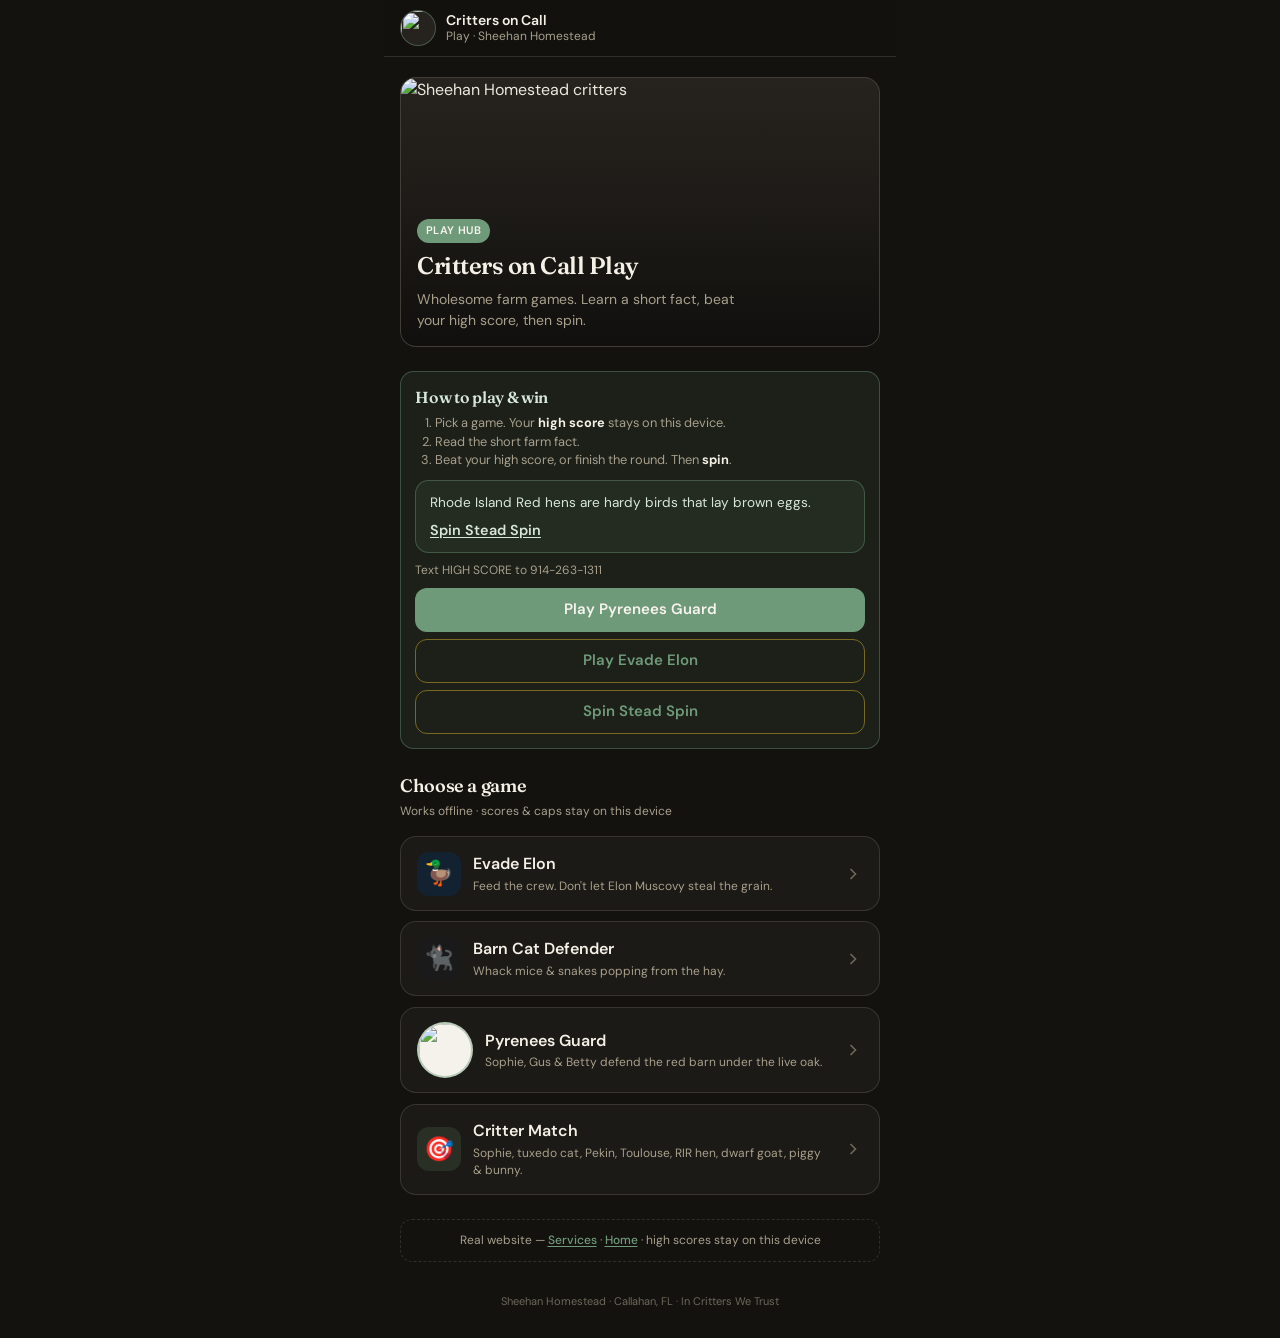
==== index.html @ 279a1c1e "Give every game a high score, a farm fact, and a plain Stead Spin link. A win is only beating the hi" ====
<!DOCTYPE html>
<html lang="en">
<head>
<meta charset="UTF-8" />
<meta name="viewport" content="width=device-width, initial-scale=1, viewport-fit=cover" />
<meta name="theme-color" content="#243028" />
<meta name="description" content="Critters on Call Play — homestead mini-games from Sheehan Homestead, Callahan FL." />
<meta property="og:title" content="Critters on Call · Play" />
<meta property="og:image" content="assets/og.jpg" />
<title>Play · Critters on Call</title>
<link rel="icon" type="image/png" href="assets/pyrenees-logo.png" />
<link rel="preconnect" href="https://fonts.googleapis.com" />
<link rel="preconnect" href="https://fonts.gstatic.com" crossorigin />
<link href="https://fonts.googleapis.com/css2?family=DM+Sans:ital,opsz,wght@0,9..40,400;0,9..40,500;0,9..40,600;0,9..40,700;1,9..40,400&family=Fraunces:ital,opsz,wght@0,9..144,500;0,9..144,600;0,9..144,700;1,9..144,500&display=swap" rel="stylesheet" />
<link rel="stylesheet" href="css/styles.css" />
<style>
  .play-path {
    border-radius: 0.85rem;
    border: 1px solid rgba(111,154,122,0.4);
    background: rgba(111,154,122,0.1);
    padding: 0.85rem 0.9rem;
  }
  .play-path h2 { font-size: 1rem; margin: 0 0 0.35rem; color: #d7e6db; }
  .play-path ol { margin: 0.35rem 0 0.65rem; padding-left: 1.2rem; font-size: 0.8rem; line-height: 1.45; color: var(--muted, #a39a88); }
  .play-path ol strong { color: var(--fg, #f5f0e6); }
  .play-path-actions { display: flex; flex-direction: column; gap: 0.4rem; }
</style>
</head>
<body>
<div class="app">
  <header class="site-header">
    <div class="site-header-inner">
      <a class="brand" href="index.html" aria-current="page">
        <img class="brand-logo" src="assets/pyrenees-logo.png" alt="" width="36" height="36" />
        <span class="min-w-0">
          <span class="brand-title">Critters on Call</span>
          <span class="brand-sub">Play · Sheehan Homestead</span>
        </span>
      </a>
    </div>
  </header>

  <main class="main">
    <div class="stack">
      <section class="hero" aria-label="Play hub">
        <img src="assets/hero.jpg" alt="Sheehan Homestead critters" width="640" height="360" />
        <div class="hero-fade" aria-hidden="true"></div>
        <div class="hero-copy">
          <span class="pill">Play hub</span>
          <h1 style="font-size:1.5rem">Critters on Call Play</h1>
          <p class="text-sm muted" style="max-width:20rem">Wholesome farm games. Learn a short fact, beat your high score, then spin.</p>
        </div>
      </section>

      <section class="play-path" aria-label="How to play and win">
        <h2>How to play &amp; win</h2>
        <ol>
          <li>Pick a game. Your <strong>high score</strong> stays on this device.</li>
          <li>Read the short farm fact.</li>
          <li>Beat your high score, or finish the round. Then <strong>spin</strong>.</li>
        </ol>
        <div class="play-prompts" aria-label="Learn and spin">
          <p class="learn-prompt" id="learn-prompt">Muscovy ducks hiss more than they quack.</p>
          <p class="spin-prompt"><a href="https://Code4CrittersonCallApps.github.io/critters-on-call/giving-wheel/">Spin Stead Spin</a></p>
        </div>
        <p class="text-xs muted" style="margin:0.55rem 0 0.55rem">Text HIGH SCORE to 914-263-1311</p>
        <div class="play-path-actions">
          <a class="btn btn-primary btn-block" href="pyrenees-guard.html">Play Pyrenees Guard</a>
          <a class="btn btn-outline btn-block" href="evade-elon.html">Play Evade Elon</a>
          <a class="btn btn-outline btn-block" href="https://Code4CrittersonCallApps.github.io/critters-on-call/giving-wheel/">Spin Stead Spin</a>
        </div>
      </section>

      <section class="stack-sm">
        <div>
          <h2 style="font-size:1.125rem">Choose a game</h2>
          <p class="text-xs muted" style="margin-top:0.25rem">Works offline · scores &amp; caps stay on this device</p>
        </div>
        <div class="door-grid">
          <a class="door" href="evade-elon.html">
            <span class="door-emoji door-emoji-sky" aria-hidden="true">🦆</span>
            <span class="door-body">
              <span class="door-title">Evade Elon</span>
              <span class="door-desc">Feed the crew. Don't let Elon Muscovy steal the grain.</span>
            </span>
            <svg class="door-chevron" viewBox="0 0 24 24" fill="none" stroke="currentColor" stroke-width="2" aria-hidden="true"><path d="m9 18 6-6-6-6"/></svg>
          </a>
          <a class="door" href="barn-cat.html">
            <span class="door-emoji door-emoji-dark" aria-hidden="true">🐈‍⬛</span>
            <span class="door-body">
              <span class="door-title">Barn Cat Defender</span>
              <span class="door-desc">Whack mice &amp; snakes popping from the hay.</span>
            </span>
            <svg class="door-chevron" viewBox="0 0 24 24" fill="none" stroke="currentColor" stroke-width="2" aria-hidden="true"><path d="m9 18 6-6-6-6"/></svg>
          </a>
          <a class="door" href="pyrenees-guard.html">
            <img class="door-thumb" src="assets/sophie.png" alt="" width="56" height="56" />
            <span class="door-body">
              <span class="door-title">Pyrenees Guard</span>
              <span class="door-desc">Sophie, Gus &amp; Betty defend the red barn under the live oak.</span>
            </span>
            <svg class="door-chevron" viewBox="0 0 24 24" fill="none" stroke="currentColor" stroke-width="2" aria-hidden="true"><path d="m9 18 6-6-6-6"/></svg>
          </a>
          <a class="door" href="critter-match.html">
            <span class="door-emoji" aria-hidden="true">🎯</span>
            <span class="door-body">
              <span class="door-title">Critter Match</span>
              <span class="door-desc">Sophie, tuxedo cat, Pekin, Toulouse, RIR hen, dwarf goat, piggy &amp; bunny.</span>
            </span>
            <svg class="door-chevron" viewBox="0 0 24 24" fill="none" stroke="currentColor" stroke-width="2" aria-hidden="true"><path d="m9 18 6-6-6-6"/></svg>
          </a>
        </div>
      </section>

      <p class="note-link">
        Real website —
        <a href="https://www.sheehanhomestead.com/services" target="_blank" rel="noopener">Services</a>
        ·
        <a href="https://www.sheehanhomestead.com" target="_blank" rel="noopener">Home</a>
        · high scores stay on this device
      </p>

      <p class="footer-tiny">Sheehan Homestead · Callahan, FL · In Critters We Trust</p>
    </div>
  </main>
</div>
<script src="js/scores.js"></script>
</body>
</html>
---- css/styles.css ----
/* Critters on Call — Play hub */
:root {
  --gold: #6f9a7a;
  --gold-hover: #5d8468;
  --gold-soft: rgba(111, 154, 122, 0.16);
  --gold-ring: rgba(111, 154, 122, 0.45);
  --ink: #0f0e0c;
  --bg: #14120f;
  --surface: #1c1a16;
  --surface-2: #26231e;
  --border: rgba(255, 248, 230, 0.12);
  --fg: #f5f0e6;
  --muted: #a89f8c;
  --subtle: #6e675a;
  --accent: #e8d48c;
  --primary-fg: #f7f4ee;
  --danger: #c45c4a;
  --success: #6a9e6a;
  --radius: 1rem;
  --max: 32rem;
  --safe-b: env(safe-area-inset-bottom, 0px);
  --font: "DM Sans", "Segoe UI", system-ui, sans-serif;
  --display: "Fraunces", "Georgia", "Times New Roman", serif;
}

*, *::before, *::after { box-sizing: border-box; }
html { -webkit-text-size-adjust: 100%; }
html, body {
  margin: 0;
  min-height: 100dvh;
  background: var(--bg);
  color: var(--fg);
  font-family: var(--font);
  font-size: 16px;
  line-height: 1.45;
  -webkit-font-smoothing: antialiased;
  touch-action: manipulation;
}
img { max-width: 100%; display: block; }
a { color: inherit; text-decoration: none; }
button, input { font: inherit; color: inherit; }
button { cursor: pointer; border: none; background: none; }
h1, h2, h3 { font-family: var(--display); font-weight: 600; letter-spacing: -0.02em; margin: 0; }
p { margin: 0; }

.app {
  display: flex;
  flex-direction: column;
  min-height: 100dvh;
  max-width: var(--max);
  margin: 0 auto;
}

.site-header {
  position: sticky;
  top: 0;
  z-index: 40;
  border-bottom: 1px solid var(--border);
  background: rgba(20, 18, 15, 0.95);
  backdrop-filter: blur(12px);
}
.site-header-inner {
  display: flex;
  align-items: center;
  justify-content: space-between;
  height: 3.5rem;
  padding: 0 1rem;
  gap: 0.75rem;
}
.brand {
  display: flex;
  align-items: center;
  gap: 0.65rem;
  min-width: 0;
}
.brand-logo {
  width: 2.25rem;
  height: 2.25rem;
  border-radius: 999px;
  border: 1px solid rgba(111, 154, 122, 0.45);
  object-fit: cover;
  flex-shrink: 0;
  background: var(--surface-2);
}
.brand-title {
  display: block;
  font-size: 0.875rem;
  font-weight: 600;
  line-height: 1.2;
  white-space: nowrap;
  overflow: hidden;
  text-overflow: ellipsis;
}
.brand-sub {
  display: block;
  font-size: 0.75rem;
  color: var(--muted);
  line-height: 1.2;
}
.back-link {
  font-size: 0.8125rem;
  color: var(--gold);
  font-weight: 500;
  white-space: nowrap;
  padding: 0.35rem 0.6rem;
  border-radius: 0.5rem;
}
.back-link:hover { background: var(--gold-soft); }

.main {
  flex: 1;
  width: 100%;
  padding: 1.25rem 1rem calc(1.5rem + var(--safe-b));
}
.stack { display: flex; flex-direction: column; gap: 1.5rem; }
.stack-sm { display: flex; flex-direction: column; gap: 1rem; }
.muted { color: var(--muted); }
.text-sm { font-size: 0.875rem; }
.text-xs { font-size: 0.75rem; }
.tabular { font-variant-numeric: tabular-nums; }
.min-w-0 { min-width: 0; }

.hero {
  position: relative;
  border-radius: var(--radius);
  overflow: hidden;
  border: 1px solid var(--border);
  aspect-ratio: 16 / 9;
  background: var(--surface-2);
}
.hero img {
  width: 100%;
  height: 100%;
  object-fit: cover;
}
.hero-fade {
  position: absolute;
  inset: 0;
  background: linear-gradient(to top, rgba(15, 14, 12, 0.92) 0%, rgba(15, 14, 12, 0.35) 55%, transparent 100%);
}
.hero-copy {
  position: absolute;
  left: 1rem;
  right: 1rem;
  bottom: 1rem;
  display: flex;
  flex-direction: column;
  gap: 0.35rem;
}
.pill {
  display: inline-flex;
  align-self: flex-start;
  font-size: 0.6875rem;
  font-weight: 600;
  letter-spacing: 0.04em;
  text-transform: uppercase;
  color: var(--primary-fg);
  background: var(--gold);
  padding: 0.25rem 0.55rem;
  border-radius: 999px;
}

.btn {
  display: inline-flex;
  align-items: center;
  justify-content: center;
  gap: 0.4rem;
  min-height: 2.75rem;
  padding: 0.65rem 1.15rem;
  border-radius: 0.75rem;
  font-weight: 600;
  font-size: 0.9375rem;
  transition: background 0.15s, transform 0.1s;
}
.btn:active { transform: scale(0.98); }
.btn-primary {
  background: var(--gold);
  color: var(--primary-fg);
}
.btn-primary:hover { background: var(--gold-hover); }
.btn-ghost {
  background: var(--surface-2);
  color: var(--fg);
  border: 1px solid var(--border);
}
.btn-ghost:hover { border-color: var(--gold-ring); }
.btn-block { width: 100%; }
.btn:disabled {
  opacity: 0.45;
  cursor: not-allowed;
  transform: none;
}

.door-grid { display: flex; flex-direction: column; gap: 0.65rem; }
.door {
  display: flex;
  align-items: center;
  gap: 0.75rem;
  padding: 0.9rem 1rem;
  background: var(--surface);
  border: 1px solid var(--border);
  border-radius: var(--radius);
  transition: border-color 0.15s, background 0.15s;
}
.door:hover { border-color: var(--gold-ring); background: var(--surface-2); }
.door-emoji {
  width: 2.75rem;
  height: 2.75rem;
  display: flex;
  align-items: center;
  justify-content: center;
  font-size: 1.5rem;
  background: var(--gold-soft);
  border-radius: 0.75rem;
  flex-shrink: 0;
}
.door-body { flex: 1; min-width: 0; }
.door-title {
  display: block;
  font-weight: 600;
  font-size: 1rem;
}
.door-desc {
  display: block;
  font-size: 0.75rem;
  color: var(--muted);
  margin-top: 0.15rem;
}
.door-chevron {
  width: 1.25rem;
  height: 1.25rem;
  color: var(--subtle);
  flex-shrink: 0;
}

.note-link {
  display: block;
  text-align: center;
  font-size: 0.75rem;
  color: var(--muted);
  padding: 0.75rem;
  border: 1px dashed var(--border);
  border-radius: 0.75rem;
}
.note-link a {
  color: var(--gold);
  font-weight: 500;
  text-decoration: underline;
  text-underline-offset: 2px;
}

.footer-tiny {
  text-align: center;
  font-size: 0.6875rem;
  color: var(--subtle);
  padding: 0.5rem 0 0.25rem;
}

/* Game shell */
.game-shell { display: flex; flex-direction: column; gap: 1rem; }
.game-hud {
  display: flex;
  align-items: center;
  justify-content: space-between;
  gap: 0.75rem;
  flex-wrap: wrap;
}
.hud-stat {
  display: flex;
  flex-direction: column;
  gap: 0.1rem;
}
.hud-label {
  font-size: 0.6875rem;
  text-transform: uppercase;
  letter-spacing: 0.06em;
  color: var(--muted);
  font-weight: 600;
}
.hud-value {
  font-family: var(--display);
  font-size: 1.35rem;
  font-weight: 600;
  color: var(--accent);
  line-height: 1.1;
}
.game-stage {
  position: relative;
  width: 100%;
  background: var(--surface);
  border: 1px solid var(--border);
  border-radius: var(--radius);
  overflow: hidden;
  touch-action: none;
  user-select: none;
  -webkit-user-select: none;
}
.game-stage canvas {
  display: block;
  width: 100%;
  height: auto;
  vertical-align: middle;
}
.game-overlay {
  position: absolute;
  inset: 0;
  display: flex;
  flex-direction: column;
  align-items: center;
  justify-content: center;
  gap: 0.75rem;
  padding: 1.25rem;
  background: rgba(15, 14, 12, 0.82);
  text-align: center;
  z-index: 5;
}
.game-overlay.hidden { display: none; }
.game-overlay h2 { font-size: 1.5rem; color: var(--accent); }
.game-overlay p { font-size: 0.875rem; color: var(--muted); max-width: 16rem; }
.game-controls {
  display: flex;
  gap: 0.5rem;
  flex-wrap: wrap;
}
.game-hint {
  font-size: 0.75rem;
  color: var(--subtle);
  text-align: center;
}

/* Barn Cat holes */
.mole-grid {
  display: grid;
  grid-template-columns: repeat(3, 1fr);
  gap: 0.65rem;
  padding: 1rem;
  min-height: 22rem;
  background:
    radial-gradient(ellipse at 30% 20%, rgba(201, 162, 39, 0.08), transparent 50%),
    linear-gradient(180deg, #2a2418 0%, #1a1712 100%);
}
.hole {
  aspect-ratio: 1;
  border-radius: 50%;
  background: radial-gradient(circle at 50% 40%, #3d3428, #1a1510 70%);
  border: 3px solid #4a3f30;
  position: relative;
  overflow: hidden;
  box-shadow: inset 0 8px 16px rgba(0,0,0,0.5);
}
.critter-pop {
  position: absolute;
  left: 50%;
  bottom: -10%;
  transform: translateX(-50%) translateY(110%);
  font-size: clamp(2rem, 12vw, 2.75rem);
  line-height: 1;
  transition: transform 0.12s ease-out;
  cursor: pointer;
  filter: drop-shadow(0 2px 4px rgba(0,0,0,0.4));
  user-select: none;
}
.critter-pop.up { transform: translateX(-50%) translateY(0); }
.critter-pop.whacked { transform: translateX(-50%) translateY(0) scale(0.7); opacity: 0.5; }

/* Match cards */
.match-grid {
  display: grid;
  grid-template-columns: repeat(3, 1fr);
  gap: 0.5rem;
  padding: 0.75rem;
  min-height: 20rem;
  background: var(--surface);
}
.match-card {
  aspect-ratio: 3 / 4;
  perspective: 600px;
  cursor: pointer;
  border: none;
  padding: 0;
  background: transparent;
}
.match-card-inner {
  position: relative;
  width: 100%;
  height: 100%;
  transition: transform 0.35s;
  transform-style: preserve-3d;
}
.match-card.flipped .match-card-inner,
.match-card.matched .match-card-inner {
  transform: rotateY(180deg);
}
.match-face {
  position: absolute;
  inset: 0;
  backface-visibility: hidden;
  border-radius: 0.65rem;
  display: flex;
  flex-direction: column;
  align-items: center;
  justify-content: center;
  gap: 0.2rem;
  padding: 0.35rem;
  border: 1px solid var(--border);
}
.match-back {
  background: linear-gradient(145deg, var(--gold-soft), var(--surface-2));
  color: var(--gold);
  font-size: 1.5rem;
}
.match-front {
  background: var(--surface-2);
  transform: rotateY(180deg);
}
.match-front .emoji { font-size: 1.75rem; line-height: 1; }
.match-front .name {
  font-size: 0.65rem;
  font-weight: 600;
  text-align: center;
  line-height: 1.2;
  color: var(--accent);
}
.match-card.matched .match-front {
  border-color: var(--gold);
  box-shadow: 0 0 0 2px var(--gold-ring);
}
.match-card:disabled { cursor: default; }

@media (min-width: 400px) {
  .match-grid { grid-template-columns: repeat(4, 1fr); }
}

/* —— Build-matched game extras —— */
.game-lede { margin: 0; line-height: 1.45; }
.game-msg {
  text-align: center;
  font-size: 0.75rem;
  color: var(--gold);
  font-weight: 500;
  min-height: 1.1rem;
}
.overlay-emoji { font-size: 2.5rem; margin: 0; line-height: 1; }
.overlay-badge {
  width: 4rem; height: 4rem; border-radius: 999px;
  background: #1a1a1a; border: 2px solid var(--gold-ring);
  display: flex; align-items: center; justify-content: center;
  font-size: 1.75rem; margin-bottom: 0.35rem;
}
.door-thumb {
  width: 3.5rem; height: 3.5rem; border-radius: 999px;
  object-fit: cover; border: 2px solid var(--gold-ring);
  background: #f5f2eb; flex-shrink: 0;
}
.door-emoji-sky { background: rgba(12, 40, 70, 0.55) !important; }
.door-emoji-dark { background: #1a1a1a !important; }

.guard-picker {
  display: grid;
  grid-template-columns: repeat(3, 1fr);
  gap: 0.5rem;
  width: 100%;
  margin: 0.75rem 0 0.5rem;
}
.guard-card {
  border-radius: 1rem;
  border: 2px solid var(--border);
  background: var(--surface);
  padding: 0.4rem;
  text-align: center;
  transition: border-color 0.15s, background 0.15s;
}
.guard-card.selected {
  border-color: var(--gold);
  background: var(--gold-soft);
  box-shadow: 0 3px 0 0 rgba(201, 162, 39, 0.3);
}
.guard-card.locked { opacity: 0.7; border-style: dashed; }
.guard-card:not(.locked):hover { border-color: var(--gold-ring); }
.guard-thumb-wrap { position: relative; width: 3.5rem; height: 3.5rem; margin: 0 auto; }
.guard-thumb {
  width: 3.5rem; height: 3.5rem; border-radius: 999px;
  object-fit: cover; border: 2px solid var(--gold-ring); background: #f5f2eb;
}
.guard-thumb.gray { filter: grayscale(1); border-color: var(--border); }
.guard-lock {
  position: absolute; inset: 0; display: flex; align-items: center; justify-content: center;
  border-radius: 999px; background: rgba(20,18,15,0.55); font-size: 0.7rem; font-weight: 800;
}
.guard-name { font-size: 0.7rem; font-weight: 700; margin: 0.25rem 0 0; line-height: 1.2; }
.guard-role { font-size: 0.6rem; color: var(--muted); margin: 0; line-height: 1.2; }
.guard-blurb { margin: 0 0 0.75rem; line-height: 1.4; }
.guard-controls {
  display: grid;
  grid-template-columns: repeat(3, 1fr);
  gap: 0.5rem;
  width: 100%;
  max-width: 17.5rem;
  margin: 0 auto;
}
.guard-controls .btn { min-height: 2.5rem; }

/* Critter Match */
.cm-ready-stage { border: none; background: transparent; min-height: 0; }
.cm-ready-avatars {
  display: flex; align-items: center; justify-content: center; gap: 0.5rem; margin-bottom: 0.35rem;
}
.cm-ready-avatars img {
  width: 3.5rem; height: 3.5rem; border-radius: 999px; object-fit: cover;
  border: 2px solid var(--gold-ring); background: #f5f2eb;
}
.cm-chips {
  display: flex; flex-wrap: wrap; justify-content: center; gap: 0.35rem; margin: 0.5rem 0 0.75rem;
}
.cm-chips span {
  font-size: 0.625rem; border: 1px solid var(--border); border-radius: 999px;
  padding: 0.15rem 0.5rem; color: var(--muted);
}
.cm-play { display: flex; flex-direction: column; gap: 1rem; }
.cm-play.hidden { display: none; }
.cm-critters {
  display: grid; grid-template-columns: repeat(4, 1fr); gap: 0.5rem;
}
.cm-critter {
  display: flex; flex-direction: column; align-items: center; gap: 0.25rem;
  padding: 0.5rem 0.25rem; border-radius: 0.85rem;
  border: 2px solid var(--border); background: var(--surface);
}
.cm-critter.selected { border-color: var(--gold); background: var(--gold-soft); }
.cm-critter.done { opacity: 0.4; }
.cm-critter-name { font-size: 0.65rem; font-weight: 600; text-align: center; line-height: 1.15; }
.cm-avatar {
  width: 2.75rem; height: 2.75rem; border-radius: 999px; object-fit: cover;
  border: 2px solid var(--gold-ring); background: #f5f2eb;
  display: inline-flex; align-items: center; justify-content: center;
}
.cm-avatar.lg { width: 3.5rem; height: 3.5rem; }
.cm-avatar.emoji { font-size: 1.35rem; background: var(--surface-2); }
.cm-facts { display: flex; flex-direction: column; gap: 0.5rem; }
.cm-fact {
  text-align: left; padding: 0.65rem 0.75rem; border-radius: 0.85rem;
  border: 2px solid var(--border); background: var(--surface);
  display: flex; flex-direction: column; gap: 0.15rem;
}
.cm-fact:hover:not(:disabled) { border-color: var(--gold-ring); }
.cm-fact.done { opacity: 0.35; }
.cm-fact.wrong { border-color: var(--danger); background: rgba(196,92,74,0.12); }
.cm-fact-name { font-size: 0.875rem; font-weight: 600; }
.cm-fact-breed { font-size: 0.7rem; color: var(--gold); font-weight: 500; }
.cm-fact-desc { font-size: 0.7rem; color: var(--muted); line-height: 1.35; }


.btn-outline {
  background: transparent;
  color: var(--gold);
  border: 1px solid rgba(201, 162, 39, 0.55);
}
.btn-outline:hover { background: var(--gold-soft); }

.door-earn-note {
  color: var(--gold) !important;
  font-weight: 600;
  margin-top: 0.25rem;
}

.guard-earn-chip {
  margin: 0.2rem 0 0;
  font-size: 0.55rem;
  font-weight: 700;
  color: var(--primary-fg);
  background: var(--gold);
  border-radius: 999px;
  padding: 0.1rem 0.35rem;
  display: inline-block;
}

.claim-chip-bar {
  display: flex;
  flex-wrap: wrap;
  gap: 0.4rem;
  justify-content: center;
  margin-top: 0.35rem;
}
.claim-chip-bar.hidden { display: none; }
.claim-chip-link {
  font-size: 0.75rem;
  font-weight: 600;
  color: var(--primary-fg);
  background: var(--gold);
  border-radius: 999px;
  padding: 0.35rem 0.75rem;
}

.earn-modal {
  position: fixed;
  inset: 0;
  z-index: 80;
  display: flex;
  align-items: center;
  justify-content: center;
  padding: 1rem;
  background: rgba(15, 14, 12, 0.72);
  backdrop-filter: blur(4px);
}
.earn-modal.hidden { display: none; }
.earn-modal-card {
  width: 100%;
  max-width: 20rem;
  background: var(--surface);
  border: 1px solid var(--border);
  border-radius: var(--radius);
  padding: 1.25rem 1.1rem 1.1rem;
  text-align: center;
  box-shadow: 0 12px 40px rgba(0, 0, 0, 0.45);
}
.earn-modal-emoji { font-size: 2rem; margin: 0 0 0.35rem; line-height: 1; }
.earn-modal-card h2 {
  font-size: 1.35rem;
  color: var(--accent);
  margin: 0 0 0.5rem;
}
.earn-modal-body {
  font-size: 0.875rem;
  color: var(--muted);
  line-height: 1.45;
  margin: 0 0 1rem;
}
.earn-modal-actions {
  display: flex;
  flex-direction: column;
  gap: 0.5rem;
}


.cap-note {
  text-align: center;
  margin: 0.15rem 0 0.35rem;
  min-height: 1em;
}
.aptitude-badge {
  display: inline-block;
  margin: 0 0 0.55rem;
  padding: 0.35rem 0.75rem;
  border-radius: 999px;
  border: 1px solid rgba(201,162,39,0.65);
  background: rgba(201,162,39,0.18);
  color: var(--gold, #c9a227);
  font-weight: 700;
  font-size: 0.8rem;
  letter-spacing: 0.02em;
}
.aptitude-badge[hidden] { display: none !important; }
.guard-card .guard-aptitude {
  margin: 0.15rem 0 0;
  font-size: 0.55rem;
  font-weight: 700;
  color: var(--gold);
}

.prize-line {
  margin: 0 0 0.55rem;
  font-family: var(--display, Fraunces, Georgia, serif);
  font-size: 1.05rem;
  font-weight: 600;
  color: var(--gold, #c9a227);
  line-height: 1.3;
}
.prize-line[hidden] { display: none !important; }

.play-prompts {
  border-radius: 0.85rem;
  border: 1px solid rgba(111, 154, 122, 0.4);
  background: rgba(111, 154, 122, 0.1);
  padding: 0.75rem 0.85rem;
  display: flex;
  flex-direction: column;
  gap: 0.4rem;
}
.learn-prompt {
  margin: 0;
  font-size: 0.85rem;
  line-height: 1.45;
  color: #d7e6db;
}
.spin-prompt { margin: 0; font-size: 0.9rem; font-weight: 600; }
.spin-prompt a { color: #d7e6db; text-decoration: underline; text-underline-offset: 0.15em; }
.win-line {
  margin: 0.2rem 0 0.35rem;
  font-weight: 650;
  color: #d7e6db;
}
.sms-line { margin: 0.1rem 0 0.45rem; }
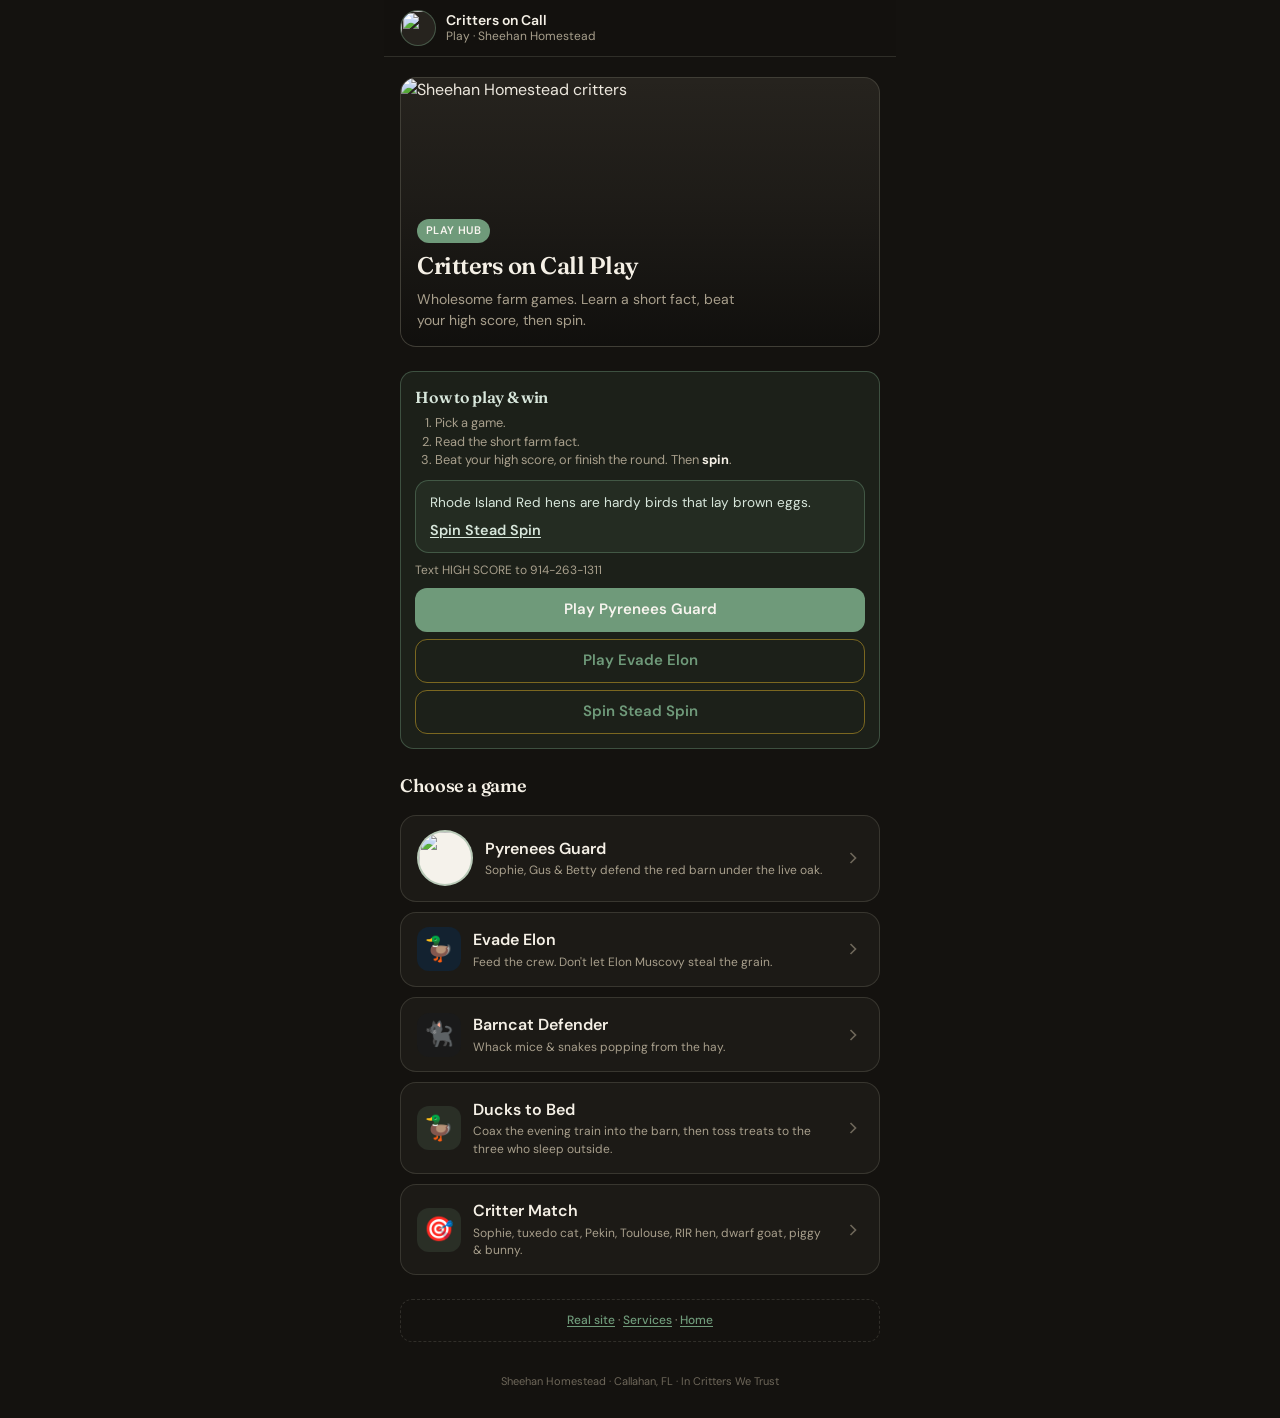
==== commit 52bdc8ce: "Add Ducks to Bed and reorder the play hub. Put the evening flock game fourth on the door grid, label" ====
--- a/index.html
+++ b/index.html
@@ -55,7 +55,7 @@
       <section class="play-path" aria-label="How to play and win">
         <h2>How to play &amp; win</h2>
         <ol>
-          <li>Pick a game. Your <strong>high score</strong> stays on this device.</li>
+          <li>Pick a game.</li>
           <li>Read the short farm fact.</li>
           <li>Beat your high score, or finish the round. Then <strong>spin</strong>.</li>
         </ol>
@@ -74,9 +74,16 @@
       <section class="stack-sm">
         <div>
           <h2 style="font-size:1.125rem">Choose a game</h2>
-          <p class="text-xs muted" style="margin-top:0.25rem">Works offline · scores &amp; caps stay on this device</p>
         </div>
         <div class="door-grid">
+          <a class="door" href="pyrenees-guard.html">
+            <img class="door-thumb" src="assets/sophie.png" alt="" width="56" height="56" />
+            <span class="door-body">
+              <span class="door-title">Pyrenees Guard</span>
+              <span class="door-desc">Sophie, Gus &amp; Betty defend the red barn under the live oak.</span>
+            </span>
+            <svg class="door-chevron" viewBox="0 0 24 24" fill="none" stroke="currentColor" stroke-width="2" aria-hidden="true"><path d="m9 18 6-6-6-6"/></svg>
+          </a>
           <a class="door" href="evade-elon.html">
             <span class="door-emoji door-emoji-sky" aria-hidden="true">🦆</span>
             <span class="door-body">
@@ -88,16 +95,16 @@
           <a class="door" href="barn-cat.html">
             <span class="door-emoji door-emoji-dark" aria-hidden="true">🐈‍⬛</span>
             <span class="door-body">
-              <span class="door-title">Barn Cat Defender</span>
+              <span class="door-title">Barncat Defender</span>
               <span class="door-desc">Whack mice &amp; snakes popping from the hay.</span>
             </span>
             <svg class="door-chevron" viewBox="0 0 24 24" fill="none" stroke="currentColor" stroke-width="2" aria-hidden="true"><path d="m9 18 6-6-6-6"/></svg>
           </a>
-          <a class="door" href="pyrenees-guard.html">
-            <img class="door-thumb" src="assets/sophie.png" alt="" width="56" height="56" />
+          <a class="door" href="ducks-to-bed.html">
+            <span class="door-emoji" aria-hidden="true">🦆</span>
             <span class="door-body">
-              <span class="door-title">Pyrenees Guard</span>
-              <span class="door-desc">Sophie, Gus &amp; Betty defend the red barn under the live oak.</span>
+              <span class="door-title">Ducks to Bed</span>
+              <span class="door-desc">Coax the evening train into the barn, then toss treats to the three who sleep outside.</span>
             </span>
             <svg class="door-chevron" viewBox="0 0 24 24" fill="none" stroke="currentColor" stroke-width="2" aria-hidden="true"><path d="m9 18 6-6-6-6"/></svg>
           </a>
@@ -113,11 +120,11 @@
       </section>
 
       <p class="note-link">
-        Real website —
+        <a href="https://www.sheehanhomestead.com" target="_blank" rel="noopener">Real site</a>
+        ·
         <a href="https://www.sheehanhomestead.com/services" target="_blank" rel="noopener">Services</a>
         ·
-        <a href="https://www.sheehanhomestead.com" target="_blank" rel="noopener">Home</a>
-        · high scores stay on this device
+        <a href="index.html">Home</a>
       </p>
 
       <p class="footer-tiny">Sheehan Homestead · Callahan, FL · In Critters We Trust</p>
--- a/css/styles.css
+++ b/css/styles.css
@@ -690,3 +690,228 @@
   color: #d7e6db;
 }
 .sms-line { margin: 0.1rem 0 0.45rem; }
+
+/* Ducks to Bed */
+.dtb-stage {
+  touch-action: manipulation;
+  border: none;
+  background: transparent;
+  overflow: visible;
+  min-height: 0;
+}
+.dtb-play { display: flex; flex-direction: column; gap: 0.75rem; }
+.dtb-play.hidden { display: none; }
+.dtb-barn {
+  border-radius: 0.9rem;
+  border: 1px solid rgba(111, 154, 122, 0.45);
+  background: linear-gradient(180deg, #2a3830 0%, #1c2822 100%);
+  padding: 0.7rem 0.75rem 0.65rem;
+}
+.dtb-barn.locked { background: linear-gradient(180deg, #1a2420 0%, #141c18 100%); }
+.dtb-door {
+  display: flex;
+  align-items: center;
+  justify-content: space-between;
+  gap: 0.5rem;
+  font-family: var(--display);
+  font-size: 0.95rem;
+  color: #d7e6db;
+}
+.dtb-door-mark {
+  font-size: 0.7rem;
+  letter-spacing: 0.04em;
+  text-transform: uppercase;
+  font-family: var(--font);
+  font-weight: 700;
+  color: #f7f4ee;
+  background: var(--gold);
+  border-radius: 999px;
+  padding: 0.15rem 0.5rem;
+}
+.dtb-inside {
+  display: flex;
+  flex-wrap: wrap;
+  gap: 0.3rem;
+  min-height: 1.6rem;
+  margin-top: 0.45rem;
+}
+.dtb-token {
+  font-size: 0.65rem;
+  color: #d7e6db;
+  background: rgba(111, 154, 122, 0.2);
+  border: 1px solid rgba(111, 154, 122, 0.35);
+  border-radius: 999px;
+  padding: 0.12rem 0.45rem;
+}
+.dtb-train { display: flex; flex-direction: column; gap: 0.4rem; }
+.dtb-bird {
+  display: flex;
+  align-items: center;
+  gap: 0.65rem;
+  width: 100%;
+  text-align: left;
+  padding: 0.4rem 0.65rem;
+  border-radius: 0.85rem;
+  border: 1px solid var(--border);
+  background: var(--surface);
+  min-height: 3.15rem;
+}
+.dtb-bird.hop { transform: translateY(-3px); }
+.dtb-bird-name { font-size: 0.9rem; font-weight: 650; line-height: 1.15; }
+.dtb-bird-meta { font-size: 0.7rem; color: var(--muted); }
+.dtb-sprite {
+  position: relative;
+  width: 2.75rem;
+  height: 2.15rem;
+  flex-shrink: 0;
+}
+.dtb-sprite .body,
+.dtb-sprite .head,
+.dtb-sprite .bill,
+.dtb-sprite .knob,
+.dtb-sprite .neck,
+.dtb-sprite .chin {
+  position: absolute;
+  display: block;
+}
+.dtb-sprite.runner .body {
+  width: 0.85rem; height: 1.15rem; left: 0.85rem; bottom: 0.1rem;
+  background: #6d5344; border-radius: 40% 40% 46% 46%;
+}
+.dtb-sprite.runner .head {
+  width: 0.7rem; height: 0.7rem; left: 0.95rem; top: 0.05rem;
+  background: #5a4538; border-radius: 50%;
+}
+.dtb-sprite.runner .bill {
+  width: 0.55rem; height: 0.22rem; left: 1.55rem; top: 0.32rem;
+  background: #e07a3d; border-radius: 0 3px 3px 0;
+}
+.dtb-sprite.pekin .body {
+  width: 1.45rem; height: 1rem; left: 0.55rem; bottom: 0.2rem;
+  background: #f3efe6; border-radius: 50%;
+  box-shadow: inset -5px -3px 0 #e2d9cc;
+}
+.dtb-sprite.pekin .head {
+  width: 0.72rem; height: 0.72rem; left: 1.55rem; top: 0.35rem;
+  background: #f7f4ee; border-radius: 50%;
+}
+.dtb-sprite.pekin .bill {
+  width: 0.48rem; height: 0.28rem; left: 2.15rem; top: 0.58rem;
+  background: #e08a3c; border-radius: 0 4px 4px 0;
+}
+.dtb-sprite.gander .body {
+  width: 1.6rem; height: 1.05rem; left: 0.35rem; bottom: 0.15rem;
+  background: #f7f4ee; border-radius: 50%;
+  box-shadow: inset -6px -3px 0 #e4ddd2;
+}
+.dtb-sprite.gander .neck {
+  width: 0.28rem; height: 0.85rem; left: 1.55rem; bottom: 0.7rem;
+  background: #f7f4ee; border-radius: 40%;
+}
+.dtb-sprite.gander .head {
+  width: 0.62rem; height: 0.55rem; left: 1.45rem; top: 0.02rem;
+  background: #f7f4ee; border-radius: 50%;
+}
+.dtb-sprite.gander .bill {
+  width: 0.55rem; height: 0.2rem; left: 1.95rem; top: 0.22rem;
+  background: #e08a3c; border-radius: 0 3px 3px 0;
+}
+.dtb-sprite.gander .knob {
+  width: 0.28rem; height: 0.22rem; left: 1.85rem; top: 0;
+  background: #e08a3c; border-radius: 50%;
+}
+.dtb-sprite.asian .body {
+  width: 1.45rem; height: 0.95rem; left: 0.3rem; bottom: 0.15rem;
+  background: #8d928a; border-radius: 50%;
+}
+.dtb-sprite.asian .neck {
+  width: 0.26rem; height: 0.95rem; left: 1.4rem; bottom: 0.65rem;
+  background: #7e847c; border-radius: 40%;
+}
+.dtb-sprite.asian .head {
+  width: 0.58rem; height: 0.5rem; left: 1.28rem; top: 0.02rem;
+  background: #9aa096; border-radius: 50%;
+}
+.dtb-sprite.asian .bill {
+  width: 0.5rem; height: 0.18rem; left: 1.75rem; top: 0.22rem;
+  background: #d7a15a; border-radius: 0 3px 3px 0;
+}
+.dtb-sprite.muscovy .body {
+  width: 1.35rem; height: 0.9rem; left: 0.45rem; bottom: 0.2rem;
+  background: #2c3330; border-radius: 50%;
+}
+.dtb-sprite.muscovy .head {
+  width: 0.7rem; height: 0.62rem; left: 1.45rem; top: 0.28rem;
+  background: #24302c; border-radius: 50%;
+}
+.dtb-sprite.muscovy .bill {
+  width: 0.42rem; height: 0.22rem; left: 2.02rem; top: 0.5rem;
+  background: #c45c4a; border-radius: 40%;
+}
+.dtb-sprite.muscovy.small { transform: scale(0.82); transform-origin: 30% 80%; }
+.dtb-sprite.canada .body {
+  width: 1.5rem; height: 0.95rem; left: 0.3rem; bottom: 0.15rem;
+  background: #8a6244; border-radius: 50%;
+}
+.dtb-sprite.canada .neck {
+  width: 0.28rem; height: 0.8rem; left: 1.45rem; bottom: 0.7rem;
+  background: #1c1e1c; border-radius: 40%;
+}
+.dtb-sprite.canada .head {
+  width: 0.55rem; height: 0.48rem; left: 1.32rem; top: 0.05rem;
+  background: #1c1e1c; border-radius: 50%;
+}
+.dtb-sprite.canada .chin {
+  width: 0.28rem; height: 0.18rem; left: 1.55rem; top: 0.28rem;
+  background: #f3efe6; border-radius: 50%;
+}
+.dtb-sprite.canada .bill {
+  width: 0.48rem; height: 0.16rem; left: 1.75rem; top: 0.22rem;
+  background: #2a2a28; border-radius: 0 3px 3px 0;
+}
+.dtb-lock { margin-top: 0.15rem; }
+.dtb-yard {
+  position: relative;
+  height: 11.5rem;
+  border-radius: 0.9rem;
+  border: 1px solid var(--border);
+  background:
+    linear-gradient(180deg, rgba(111,154,122,0.08), rgba(111,154,122,0.02)),
+    var(--surface);
+  overflow: hidden;
+  touch-action: none;
+}
+.dtb-sleeper {
+  position: absolute;
+  bottom: 0.65rem;
+  width: 5.4rem;
+  margin-left: -2.7rem;
+  text-align: center;
+  pointer-events: none;
+}
+.dtb-sleeper-name { font-size: 0.68rem; font-weight: 700; line-height: 1.15; }
+.dtb-sleeper-breed { font-size: 0.6rem; color: var(--muted); }
+.dtb-sleeper .dtb-sprite { margin: 0 auto; }
+.dtb-kernels { font-size: 0.62rem; color: #d7e6db; min-height: 0.8rem; }
+.dtb-treat {
+  position: absolute;
+  top: 0.35rem;
+  width: 0.55rem;
+  height: 0.7rem;
+  margin-left: -0.28rem;
+  border-radius: 50% 50% 45% 45%;
+  background: #e0b15a;
+  box-shadow: inset -2px -2px 0 #c4923e;
+  transition: top 0.46s linear;
+  z-index: 2;
+}
+.dtb-treat.fall { top: calc(100% - 1.35rem); }
+.dtb-pop {
+  position: absolute;
+  top: 0.4rem;
+  font-size: 0.75rem;
+  font-weight: 700;
+  color: #d7e6db;
+  transform: translateX(-50%);
+  pointer-events: none;
+}
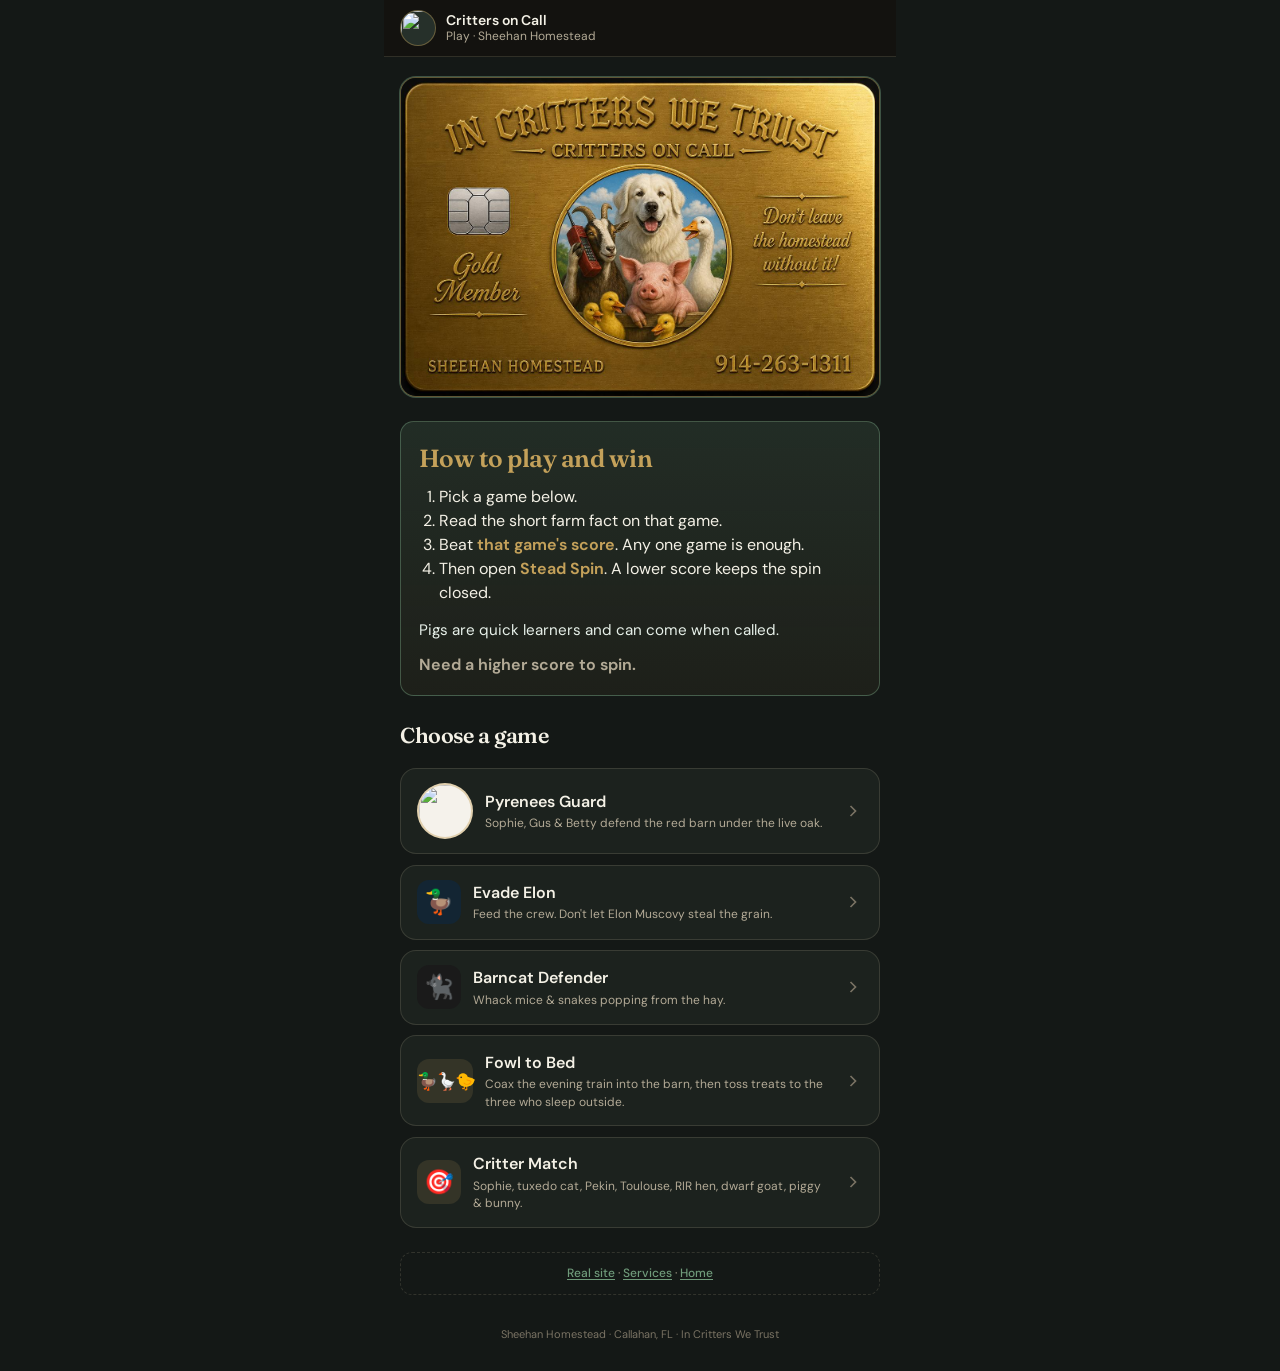
==== commit 3fd489d5: "Gate Stead Spin on a score and shift the hub to green and gold. The play hub uses the Gold membershi" ====
--- a/index.html
+++ b/index.html
@@ -13,18 +13,6 @@
 <link rel="preconnect" href="https://fonts.gstatic.com" crossorigin />
 <link href="https://fonts.googleapis.com/css2?family=DM+Sans:ital,opsz,wght@0,9..40,400;0,9..40,500;0,9..40,600;0,9..40,700;1,9..40,400&family=Fraunces:ital,opsz,wght@0,9..144,500;0,9..144,600;0,9..144,700;1,9..144,500&display=swap" rel="stylesheet" />
 <link rel="stylesheet" href="css/styles.css" />
-<style>
-  .play-path {
-    border-radius: 0.85rem;
-    border: 1px solid rgba(111,154,122,0.4);
-    background: rgba(111,154,122,0.1);
-    padding: 0.85rem 0.9rem;
-  }
-  .play-path h2 { font-size: 1rem; margin: 0 0 0.35rem; color: #d7e6db; }
-  .play-path ol { margin: 0.35rem 0 0.65rem; padding-left: 1.2rem; font-size: 0.8rem; line-height: 1.45; color: var(--muted, #a39a88); }
-  .play-path ol strong { color: var(--fg, #f5f0e6); }
-  .play-path-actions { display: flex; flex-direction: column; gap: 0.4rem; }
-</style>
 </head>
 <body>
 <div class="app">
@@ -42,38 +30,27 @@
 
   <main class="main">
     <div class="stack">
-      <section class="hero" aria-label="Play hub">
-        <img src="assets/hero.jpg" alt="Sheehan Homestead critters" width="640" height="360" />
-        <div class="hero-fade" aria-hidden="true"></div>
-        <div class="hero-copy">
-          <span class="pill">Play hub</span>
-          <h1 style="font-size:1.5rem">Critters on Call Play</h1>
-          <p class="text-sm muted" style="max-width:20rem">Wholesome farm games. Learn a short fact, beat your high score, then spin.</p>
-        </div>
+      <section class="hero card-hero" aria-label="Gold membership">
+        <img src="assets/gold-card.jpg" alt="Critters on Call Gold membership card. In Critters We Trust. Sheehan Homestead." width="1200" height="760" />
       </section>
 
+      <!-- Weekly email claim and the bigger wheel are not built yet. -->
       <section class="play-path" aria-label="How to play and win">
-        <h2>How to play &amp; win</h2>
+        <h2>How to play and win</h2>
         <ol>
-          <li>Pick a game.</li>
-          <li>Read the short farm fact.</li>
-          <li>Beat your high score, or finish the round. Then <strong>spin</strong>.</li>
+          <li>Pick a game below.</li>
+          <li>Read the short farm fact on that game.</li>
+          <li>Beat <strong>that game's score</strong>. Any one game is enough.</li>
+          <li>Then open <strong>Stead Spin</strong>. A lower score keeps the spin closed.</li>
         </ol>
-        <div class="play-prompts" aria-label="Learn and spin">
-          <p class="learn-prompt" id="learn-prompt">Muscovy ducks hiss more than they quack.</p>
-          <p class="spin-prompt"><a href="https://Code4CrittersonCallApps.github.io/critters-on-call/giving-wheel/">Spin Stead Spin</a></p>
-        </div>
-        <p class="text-xs muted" style="margin:0.55rem 0 0.55rem">Text HIGH SCORE to 914-263-1311</p>
-        <div class="play-path-actions">
-          <a class="btn btn-primary btn-block" href="pyrenees-guard.html">Play Pyrenees Guard</a>
-          <a class="btn btn-outline btn-block" href="evade-elon.html">Play Evade Elon</a>
-          <a class="btn btn-outline btn-block" href="https://Code4CrittersonCallApps.github.io/critters-on-call/giving-wheel/">Spin Stead Spin</a>
-        </div>
+        <p class="learn-prompt" id="learn-prompt">Muscovy ducks hiss more than they quack.</p>
+        <p class="spin-gate-locked" id="spin-gate-locked">Need a higher score to spin.</p>
+        <p class="spin-gate-ready" id="spin-gate-ready" hidden><a href="https://Code4CrittersonCallApps.github.io/critters-on-call/giving-wheel/">Spin Stead Spin</a></p>
       </section>
 
       <section class="stack-sm">
         <div>
-          <h2 style="font-size:1.125rem">Choose a game</h2>
+          <h2 class="choose-title">Choose a game</h2>
         </div>
         <div class="door-grid">
           <a class="door" href="pyrenees-guard.html">
@@ -101,9 +78,9 @@
             <svg class="door-chevron" viewBox="0 0 24 24" fill="none" stroke="currentColor" stroke-width="2" aria-hidden="true"><path d="m9 18 6-6-6-6"/></svg>
           </a>
           <a class="door" href="ducks-to-bed.html">
-            <span class="door-emoji" aria-hidden="true">🦆</span>
+            <span class="door-emoji door-fowl" aria-hidden="true"><span>🦆</span><span>🪿</span><span>🐤</span></span>
             <span class="door-body">
-              <span class="door-title">Ducks to Bed</span>
+              <span class="door-title">Fowl to Bed</span>
               <span class="door-desc">Coax the evening train into the barn, then toss treats to the three who sleep outside.</span>
             </span>
             <svg class="door-chevron" viewBox="0 0 24 24" fill="none" stroke="currentColor" stroke-width="2" aria-hidden="true"><path d="m9 18 6-6-6-6"/></svg>
--- a/css/styles.css
+++ b/css/styles.css
@@ -1,18 +1,22 @@
 /* Critters on Call — Play hub */
 :root {
-  --gold: #6f9a7a;
-  --gold-hover: #5d8468;
-  --gold-soft: rgba(111, 154, 122, 0.16);
-  --gold-ring: rgba(111, 154, 122, 0.45);
+  --sage: #6f9a7a;
+  --sage-hover: #5d8468;
+  --sage-soft: rgba(111, 154, 122, 0.16);
+  --sage-ring: rgba(111, 154, 122, 0.45);
+  --gold: #c4a15a;
+  --gold-hover: #b08d45;
+  --gold-soft: rgba(196, 161, 90, 0.14);
+  --gold-ring: rgba(196, 161, 90, 0.42);
   --ink: #0f0e0c;
-  --bg: #14120f;
-  --surface: #1c1a16;
-  --surface-2: #26231e;
-  --border: rgba(255, 248, 230, 0.12);
-  --fg: #f5f0e6;
-  --muted: #a89f8c;
-  --subtle: #6e675a;
-  --accent: #e8d48c;
+  --bg: #141816;
+  --surface: #1c221e;
+  --surface-2: #26302a;
+  --border: rgba(232, 220, 180, 0.14);
+  --fg: #f4f1e6;
+  --muted: #b3aa96;
+  --subtle: #7a7364;
+  --accent: #c4a15a;
   --primary-fg: #f7f4ee;
   --danger: #c45c4a;
   --success: #6a9e6a;
@@ -77,7 +81,7 @@
   width: 2.25rem;
   height: 2.25rem;
   border-radius: 999px;
-  border: 1px solid rgba(111, 154, 122, 0.45);
+  border: 1px solid var(--gold-ring);
   object-fit: cover;
   flex-shrink: 0;
   background: var(--surface-2);
@@ -99,13 +103,13 @@
 }
 .back-link {
   font-size: 0.8125rem;
-  color: var(--gold);
+  color: var(--sage);
   font-weight: 500;
   white-space: nowrap;
   padding: 0.35rem 0.6rem;
   border-radius: 0.5rem;
 }
-.back-link:hover { background: var(--gold-soft); }
+.back-link:hover { background: var(--sage-soft); }
 
 .main {
   flex: 1;
@@ -155,7 +159,7 @@
   letter-spacing: 0.04em;
   text-transform: uppercase;
   color: var(--primary-fg);
-  background: var(--gold);
+  background: var(--sage);
   padding: 0.25rem 0.55rem;
   border-radius: 999px;
 }
@@ -174,10 +178,10 @@
 }
 .btn:active { transform: scale(0.98); }
 .btn-primary {
-  background: var(--gold);
+  background: var(--sage);
   color: var(--primary-fg);
 }
-.btn-primary:hover { background: var(--gold-hover); }
+.btn-primary:hover { background: var(--sage-hover); }
 .btn-ghost {
   background: var(--surface-2);
   color: var(--fg);
@@ -243,7 +247,7 @@
   border-radius: 0.75rem;
 }
 .note-link a {
-  color: var(--gold);
+  color: var(--sage);
   font-weight: 500;
   text-decoration: underline;
   text-underline-offset: 2px;
@@ -553,7 +557,7 @@
 .btn-outline {
   background: transparent;
   color: var(--gold);
-  border: 1px solid rgba(201, 162, 39, 0.55);
+  border: 1px solid var(--gold-ring);
 }
 .btn-outline:hover { background: var(--gold-soft); }
 
@@ -568,7 +572,7 @@
   font-size: 0.55rem;
   font-weight: 700;
   color: var(--primary-fg);
-  background: var(--gold);
+  background: var(--sage);
   border-radius: 999px;
   padding: 0.1rem 0.35rem;
   display: inline-block;
@@ -586,7 +590,7 @@
   font-size: 0.75rem;
   font-weight: 600;
   color: var(--primary-fg);
-  background: var(--gold);
+  background: var(--sage);
   border-radius: 999px;
   padding: 0.35rem 0.75rem;
 }
@@ -724,7 +728,7 @@
   font-family: var(--font);
   font-weight: 700;
   color: #f7f4ee;
-  background: var(--gold);
+  background: var(--sage);
   border-radius: 999px;
   padding: 0.15rem 0.5rem;
 }
@@ -872,7 +876,7 @@
 .dtb-lock { margin-top: 0.15rem; }
 .dtb-yard {
   position: relative;
-  height: 11.5rem;
+  height: 13rem;
   border-radius: 0.9rem;
   border: 1px solid var(--border);
   background:
@@ -883,14 +887,14 @@
 }
 .dtb-sleeper {
   position: absolute;
-  bottom: 0.65rem;
-  width: 5.4rem;
-  margin-left: -2.7rem;
+  bottom: 0.45rem;
+  width: 6.3rem;
+  margin-left: -3.15rem;
   text-align: center;
   pointer-events: none;
 }
 .dtb-sleeper-name { font-size: 0.68rem; font-weight: 700; line-height: 1.15; }
-.dtb-sleeper-breed { font-size: 0.6rem; color: var(--muted); }
+.dtb-sleeper-breed { font-size: 0.58rem; color: var(--muted); line-height: 1.2; }
 .dtb-sleeper .dtb-sprite { margin: 0 auto; }
 .dtb-kernels { font-size: 0.62rem; color: #d7e6db; min-height: 0.8rem; }
 .dtb-treat {
@@ -915,3 +919,66 @@
   transform: translateX(-50%);
   pointer-events: none;
 }
+
+/* Hub: sage field, restrained gold, membership card (not a coupon) */
+.hero.card-hero {
+  aspect-ratio: auto;
+  background: #17201b;
+  border: 1px solid var(--gold-ring);
+  box-shadow: 0 0 0 1px var(--sage-ring);
+}
+.hero.card-hero img {
+  width: 100%;
+  height: auto;
+  object-fit: contain;
+}
+.play-path {
+  border-radius: 0.85rem;
+  border: 1px solid var(--sage-ring);
+  background: linear-gradient(180deg, rgba(111, 154, 122, 0.16), rgba(196, 161, 90, 0.06));
+  padding: 1.15rem 1.1rem 1.2rem;
+}
+.play-path h2 {
+  font-size: 1.55rem;
+  margin: 0 0 0.55rem;
+  color: var(--gold);
+}
+.play-path ol {
+  margin: 0.2rem 0 0.85rem;
+  padding-left: 1.25rem;
+  font-size: 1rem;
+  line-height: 1.5;
+  color: var(--fg);
+}
+.play-path ol strong { color: var(--gold); font-weight: 650; }
+.play-path .learn-prompt { color: #e7f0e9; font-size: 0.95rem; }
+.spin-gate-locked,
+.spin-gate-ready { margin: 0.75rem 0 0; font-size: 1rem; font-weight: 650; }
+.spin-gate-locked { color: var(--muted); }
+.spin-gate-ready a { color: var(--gold); text-decoration: underline; text-underline-offset: 0.15em; }
+.choose-title { font-size: 1.35rem; color: var(--fg); }
+.door-fowl {
+  width: 3.5rem;
+  height: 2.75rem;
+  font-size: 1.05rem;
+  letter-spacing: -0.12em;
+  gap: 0;
+}
+.spin-target { text-align: center; color: var(--gold); }
+.fowl-kinds {
+  display: flex;
+  align-items: flex-end;
+  justify-content: center;
+  gap: 0.85rem;
+  min-height: 2.4rem;
+  margin-bottom: 0.15rem;
+}
+.fowl-kind {
+  display: flex;
+  flex-direction: column;
+  align-items: center;
+  gap: 0.1rem;
+  font-size: 0.62rem;
+  color: var(--muted);
+  font-weight: 600;
+}
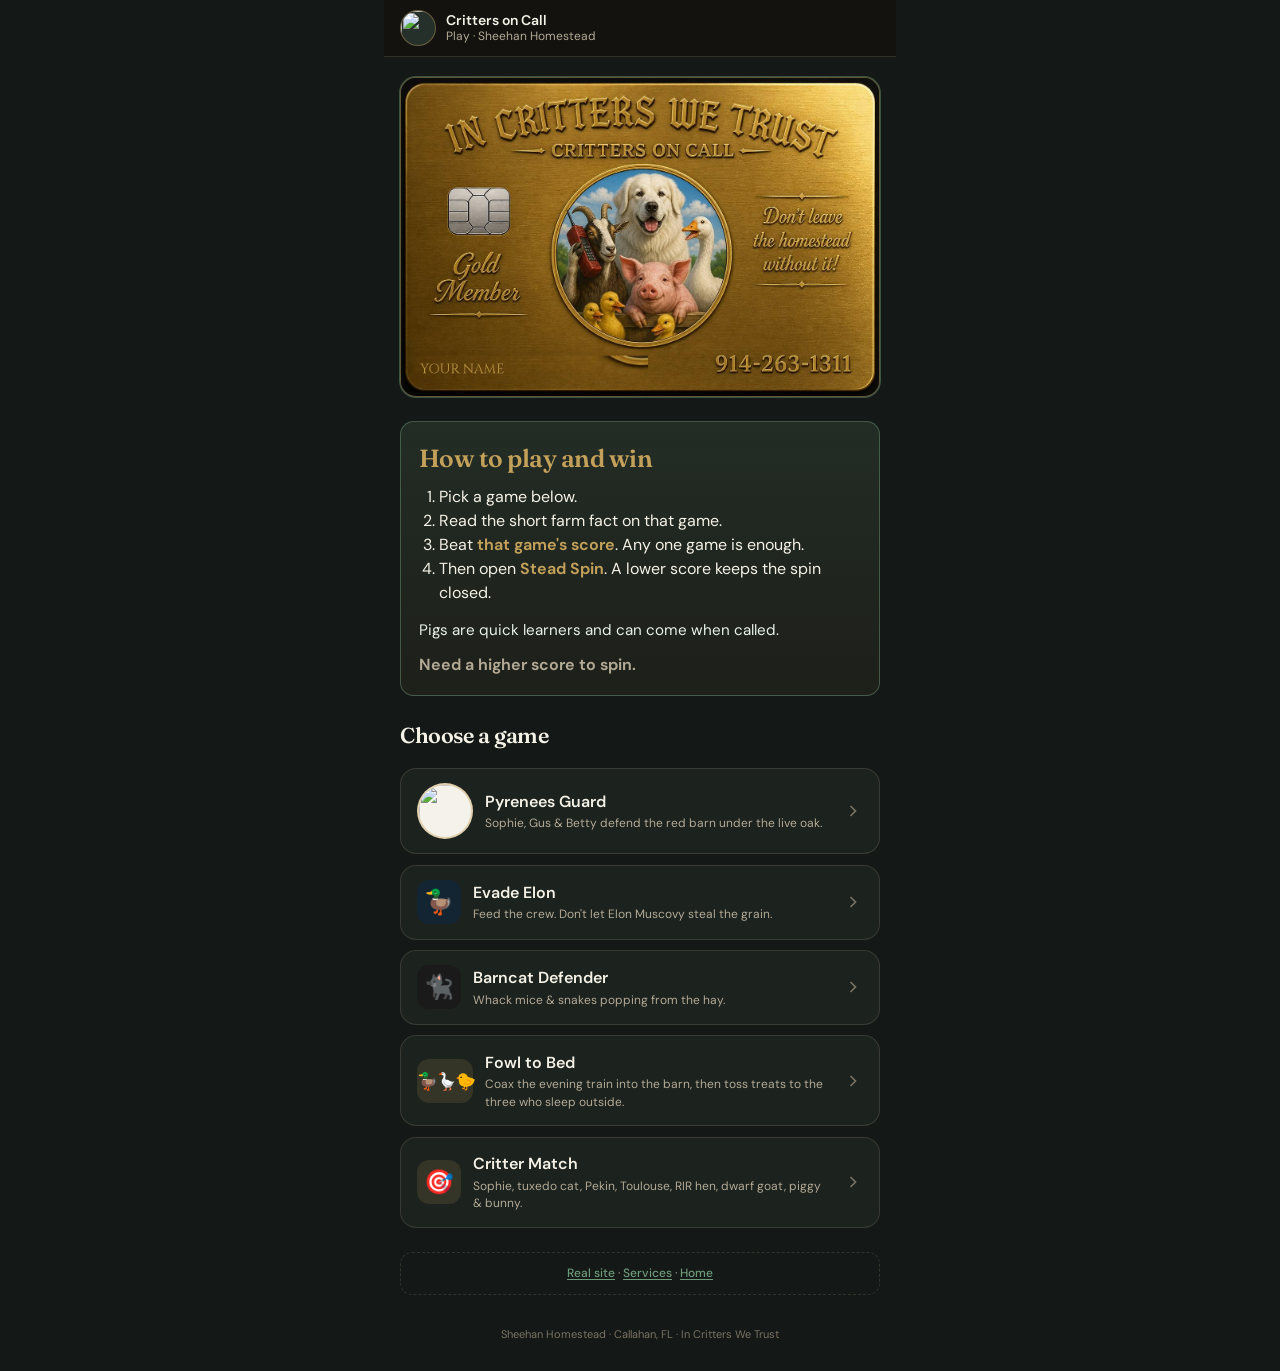
==== commit b4b3aff4: "Put your name on the games membership card. The card no longer prints Sheehan Homestead where a memb" ====
--- a/index.html
+++ b/index.html
@@ -31,7 +31,7 @@
   <main class="main">
     <div class="stack">
       <section class="hero card-hero" aria-label="Gold membership">
-        <img src="assets/gold-card.jpg" alt="Critters on Call Gold membership card. In Critters We Trust. Sheehan Homestead." width="1200" height="760" />
+        <img src="assets/gold-card.jpg?v=yourname" alt="Critters on Call Gold membership card. In Critters We Trust. your name." width="1200" height="760" />
       </section>
 
       <!-- Weekly email claim and the bigger wheel are not built yet. -->
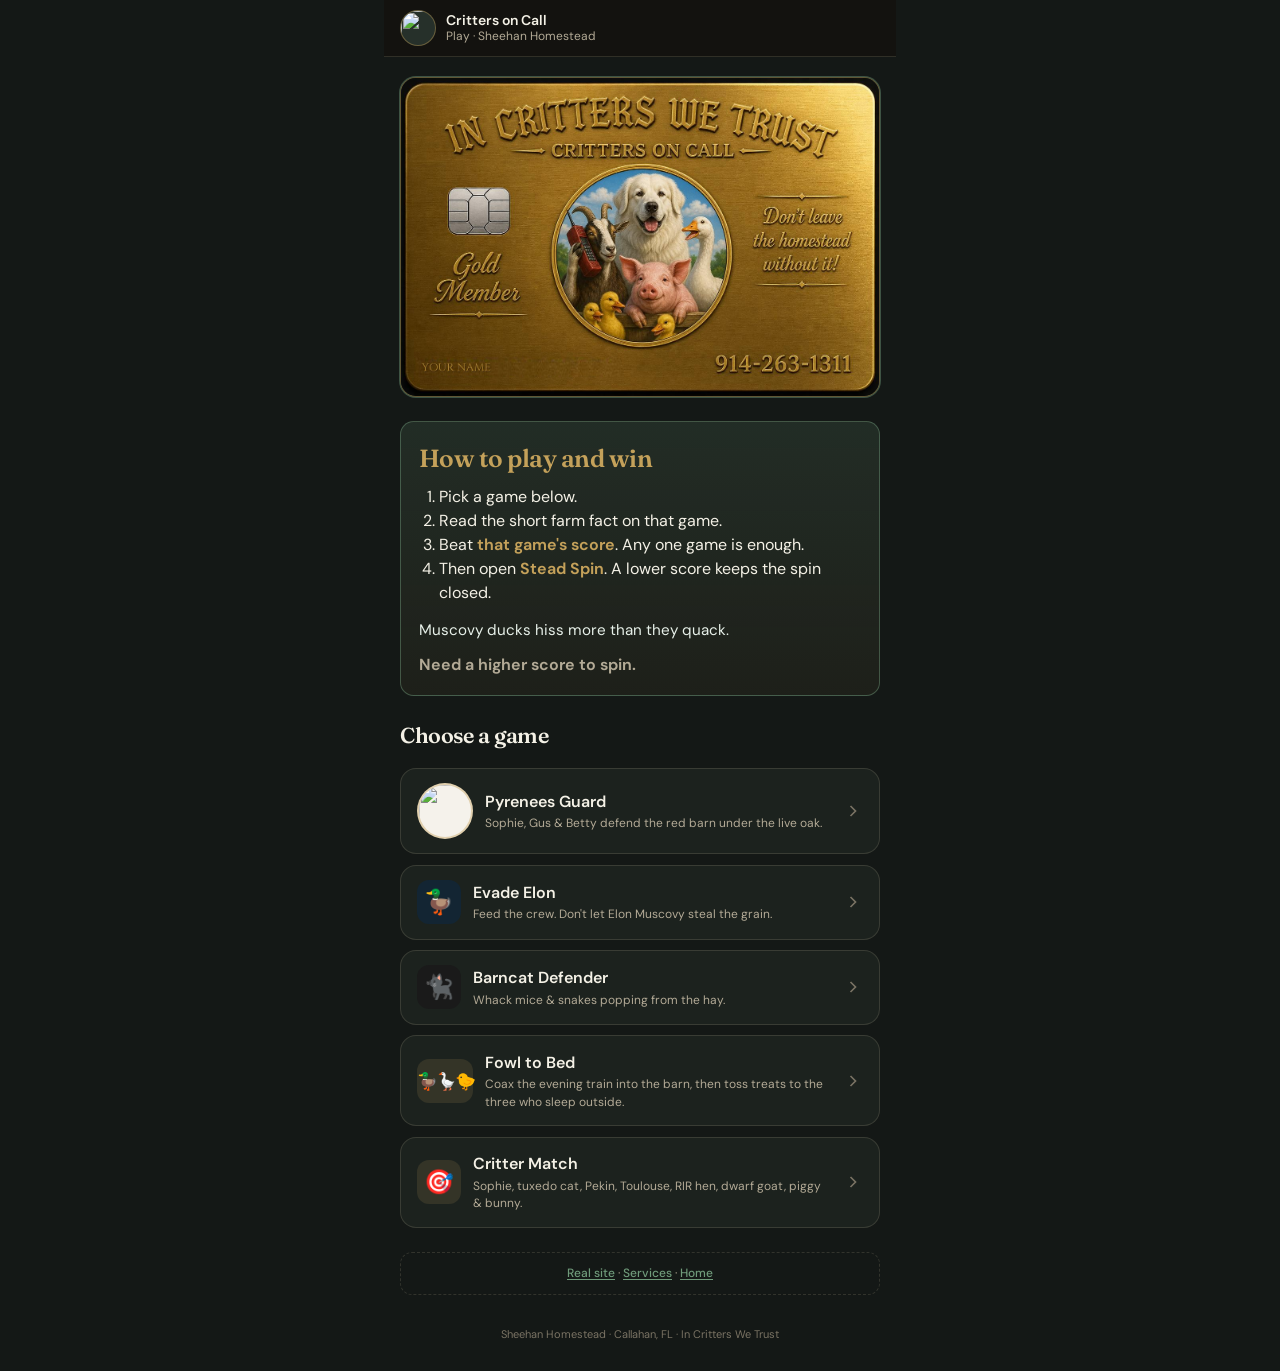
==== commit 06f47021: "Bust the card image cache." ====
--- a/index.html
+++ b/index.html
@@ -31,7 +31,7 @@
   <main class="main">
     <div class="stack">
       <section class="hero card-hero" aria-label="Gold membership">
-        <img src="assets/gold-card.jpg?v=yourname" alt="Critters on Call Gold membership card. In Critters We Trust. your name." width="1200" height="760" />
+        <img src="assets/gold-card.jpg?v=fbd6" alt="Critters on Call Gold membership card. In Critters We Trust. your name." width="1200" height="760" />
       </section>
 
       <!-- Weekly email claim and the bigger wheel are not built yet. -->
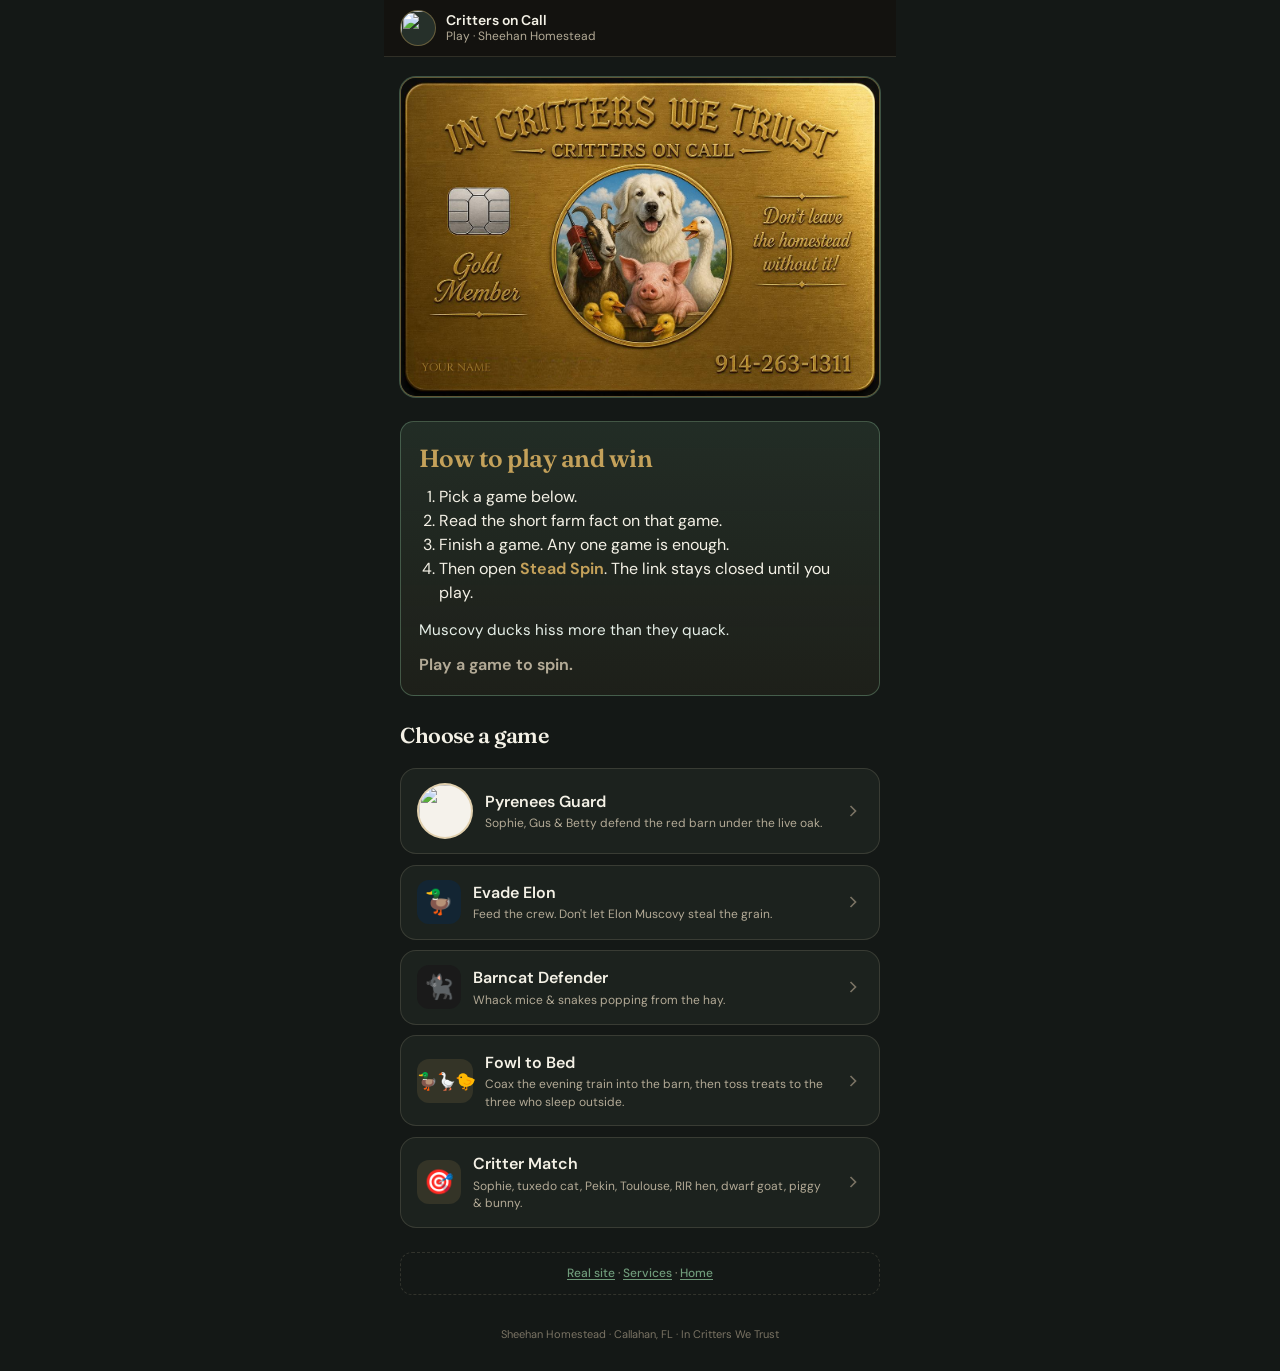
==== commit 50efc817: "Open Stead Spin only after a game is finished. The link stays closed until they play, then it goes t" ====
--- a/index.html
+++ b/index.html
@@ -40,11 +40,11 @@
         <ol>
           <li>Pick a game below.</li>
           <li>Read the short farm fact on that game.</li>
-          <li>Beat <strong>that game's score</strong>. Any one game is enough.</li>
-          <li>Then open <strong>Stead Spin</strong>. A lower score keeps the spin closed.</li>
+          <li>Finish a game. Any one game is enough.</li>
+          <li>Then open <strong>Stead Spin</strong>. The link stays closed until you play.</li>
         </ol>
         <p class="learn-prompt" id="learn-prompt">Muscovy ducks hiss more than they quack.</p>
-        <p class="spin-gate-locked" id="spin-gate-locked">Need a higher score to spin.</p>
+        <p class="spin-gate-locked" id="spin-gate-locked">Play a game to spin.</p>
         <p class="spin-gate-ready" id="spin-gate-ready" hidden><a href="https://Code4CrittersonCallApps.github.io/critters-on-call/giving-wheel/">Spin Stead Spin</a></p>
       </section>
 
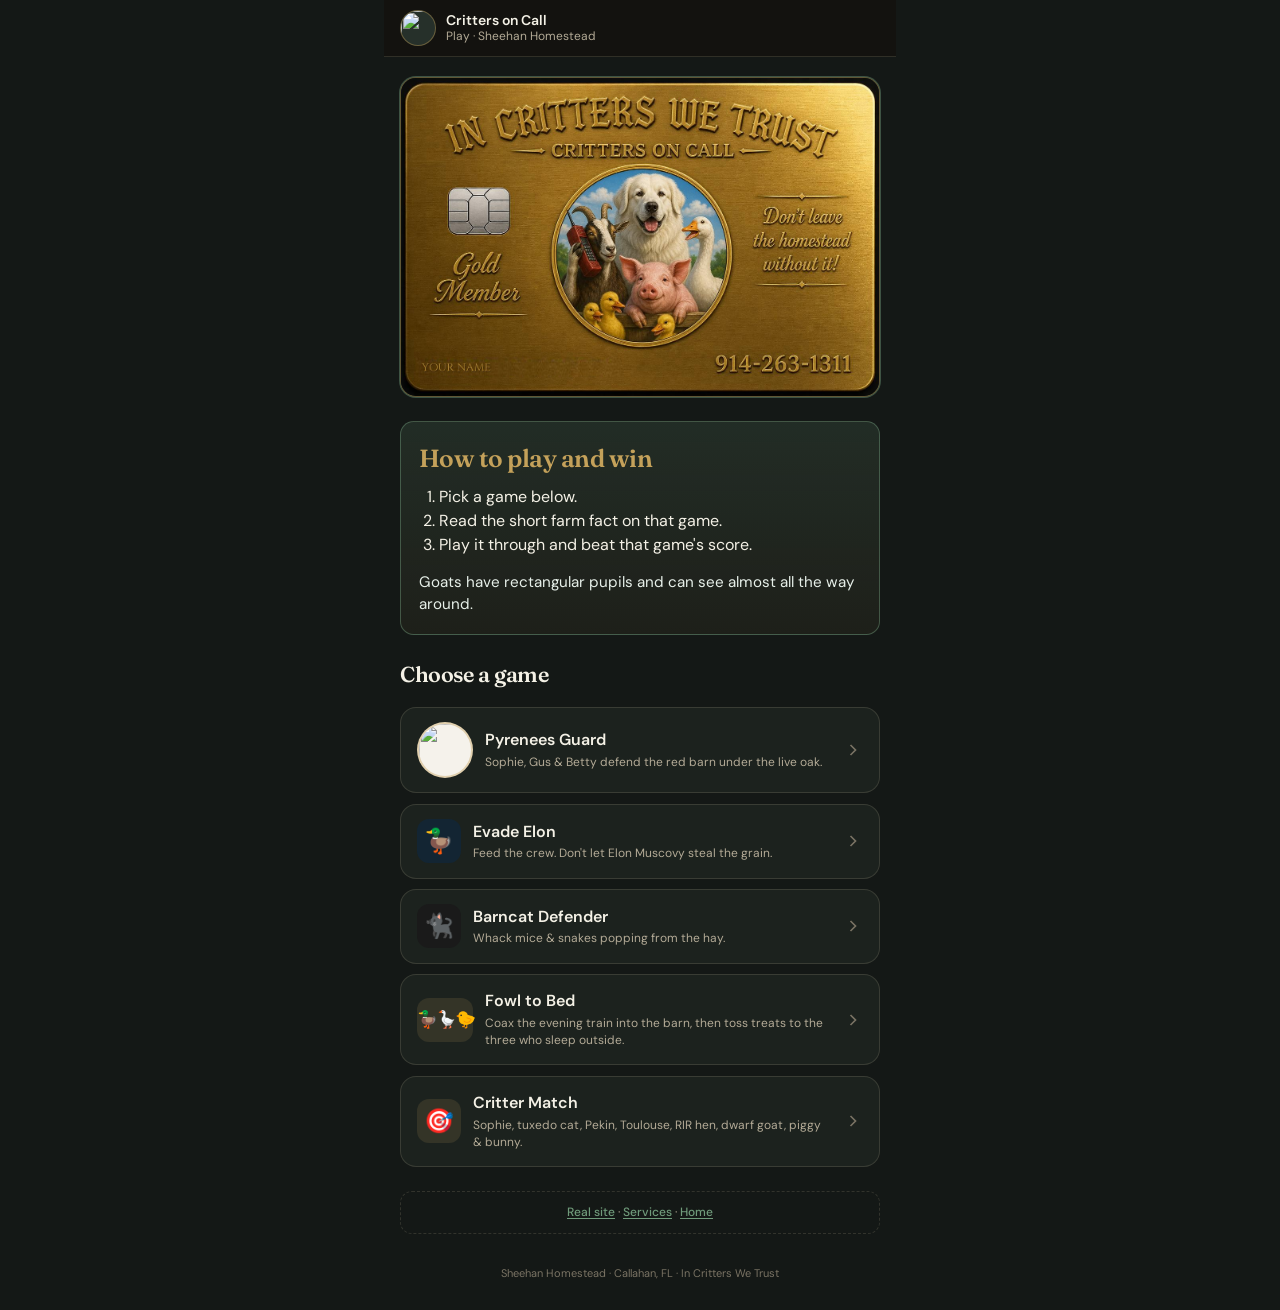
==== commit 255a45f7: "Show Stead Spin only after this game's score. The hub no longer links to the wheel. A finished game " ====
--- a/index.html
+++ b/index.html
@@ -12,7 +12,7 @@
 <link rel="preconnect" href="https://fonts.googleapis.com" />
 <link rel="preconnect" href="https://fonts.gstatic.com" crossorigin />
 <link href="https://fonts.googleapis.com/css2?family=DM+Sans:ital,opsz,wght@0,9..40,400;0,9..40,500;0,9..40,600;0,9..40,700;1,9..40,400&family=Fraunces:ital,opsz,wght@0,9..144,500;0,9..144,600;0,9..144,700;1,9..144,500&display=swap" rel="stylesheet" />
-<link rel="stylesheet" href="css/styles.css" />
+<link rel="stylesheet" href="css/styles.css?v=scoregate" />
 </head>
 <body>
 <div class="app">
@@ -40,12 +40,9 @@
         <ol>
           <li>Pick a game below.</li>
           <li>Read the short farm fact on that game.</li>
-          <li>Finish a game. Any one game is enough.</li>
-          <li>Then open <strong>Stead Spin</strong>. The link stays closed until you play.</li>
+          <li>Play it through and beat that game's score.</li>
         </ol>
         <p class="learn-prompt" id="learn-prompt">Muscovy ducks hiss more than they quack.</p>
-        <p class="spin-gate-locked" id="spin-gate-locked">Play a game to spin.</p>
-        <p class="spin-gate-ready" id="spin-gate-ready" hidden><a href="https://Code4CrittersonCallApps.github.io/critters-on-call/giving-wheel/">Spin Stead Spin</a></p>
       </section>
 
       <section class="stack-sm">
@@ -108,6 +105,6 @@
     </div>
   </main>
 </div>
-<script src="js/scores.js"></script>
+<script src="js/scores.js?v=scoregate"></script>
 </body>
 </html>
--- a/css/styles.css
+++ b/css/styles.css
@@ -688,6 +688,10 @@
 }
 .spin-prompt { margin: 0; font-size: 0.9rem; font-weight: 600; }
 .spin-prompt a { color: #d7e6db; text-decoration: underline; text-underline-offset: 0.15em; }
+#win-spin[hidden],
+.spin-prompt[hidden],
+.spin-gate-ready[hidden],
+.win-line[hidden] { display: none !important; }
 .win-line {
   margin: 0.2rem 0 0.35rem;
   font-weight: 650;
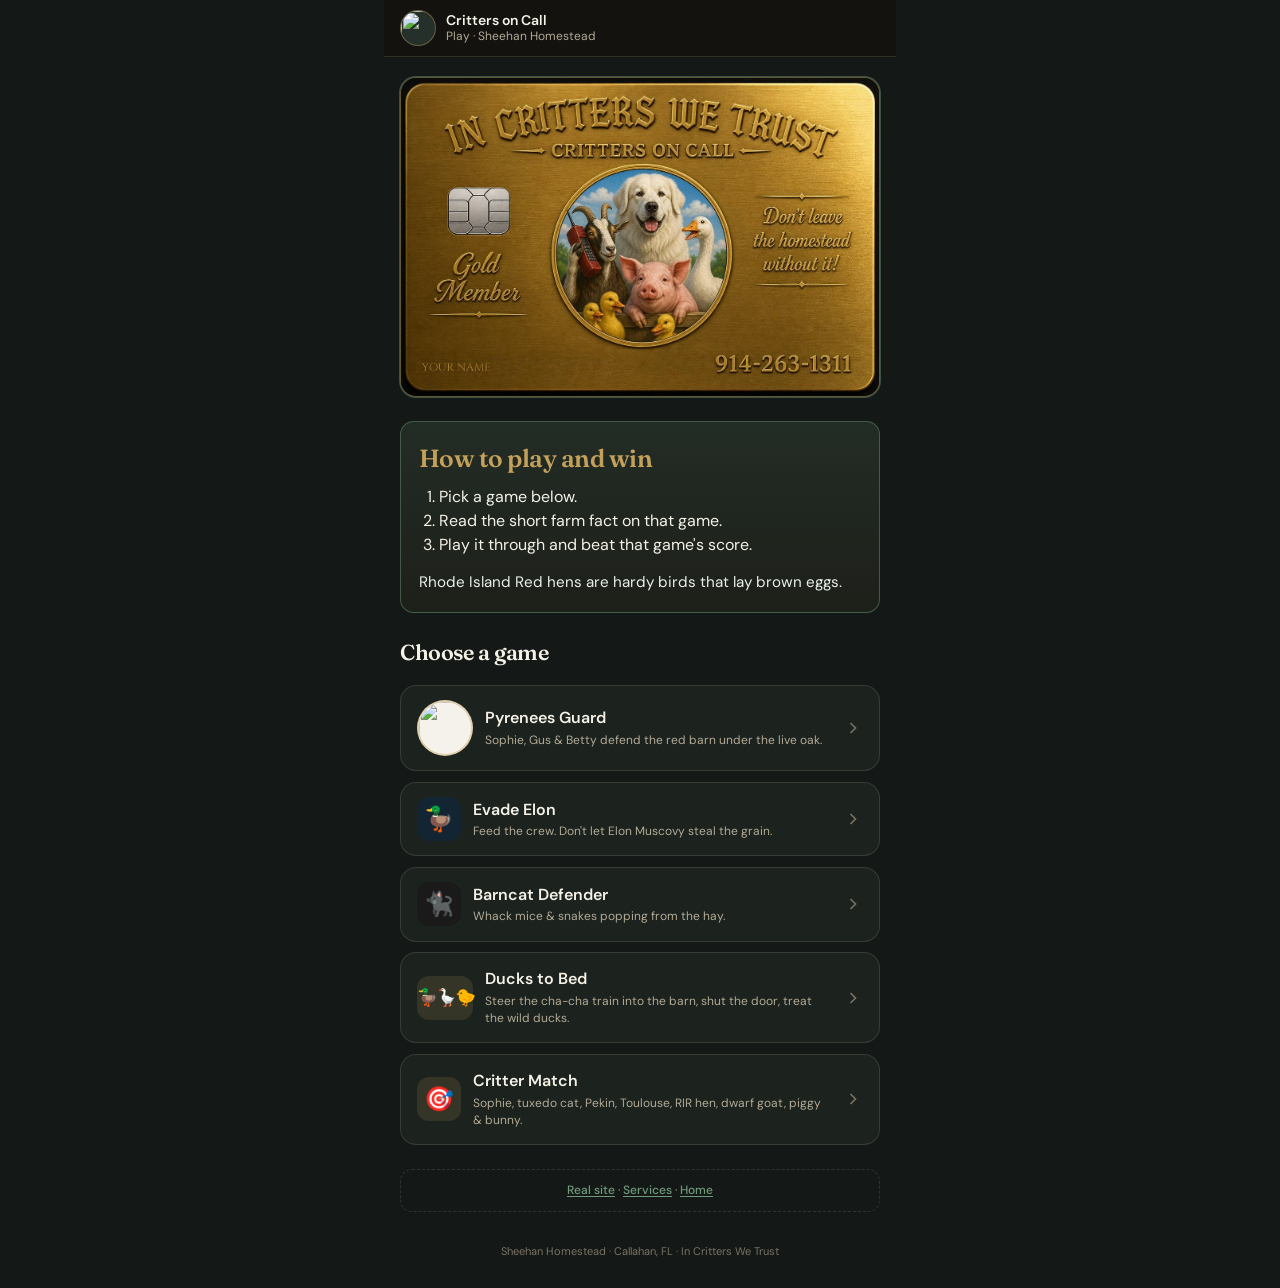
==== commit a97a39ec: "Rebuild Ducks to Bed as a cha-cha-train barn game. Rename Fowl to Bed to Ducks to Bed across the hub" ====
--- a/index.html
+++ b/index.html
@@ -77,8 +77,8 @@
           <a class="door" href="ducks-to-bed.html">
             <span class="door-emoji door-fowl" aria-hidden="true"><span>🦆</span><span>🪿</span><span>🐤</span></span>
             <span class="door-body">
-              <span class="door-title">Fowl to Bed</span>
-              <span class="door-desc">Coax the evening train into the barn, then toss treats to the three who sleep outside.</span>
+              <span class="door-title">Ducks to Bed</span>
+              <span class="door-desc">Steer the cha-cha train into the barn, shut the door, treat the wild ducks.</span>
             </span>
             <svg class="door-chevron" viewBox="0 0 24 24" fill="none" stroke="currentColor" stroke-width="2" aria-hidden="true"><path d="m9 18 6-6-6-6"/></svg>
           </a>
--- a/css/styles.css
+++ b/css/styles.css
@@ -986,3 +986,16 @@
   color: var(--muted);
   font-weight: 600;
 }
+
+/* Ducks to Bed — on-screen steer + actions */
+.dtb-controls {
+  display: flex;
+  gap: 0.5rem;
+  align-items: stretch;
+  justify-content: space-between;
+}
+.dtb-controls .btn { min-height: 2.75rem; flex: 1; touch-action: manipulation; }
+.dtb-controls #btn-door,
+.dtb-controls #btn-treat { flex: 1.4; }
+.dtb-controls #btn-door[hidden],
+.dtb-controls #btn-treat[hidden] { display: none !important; }
